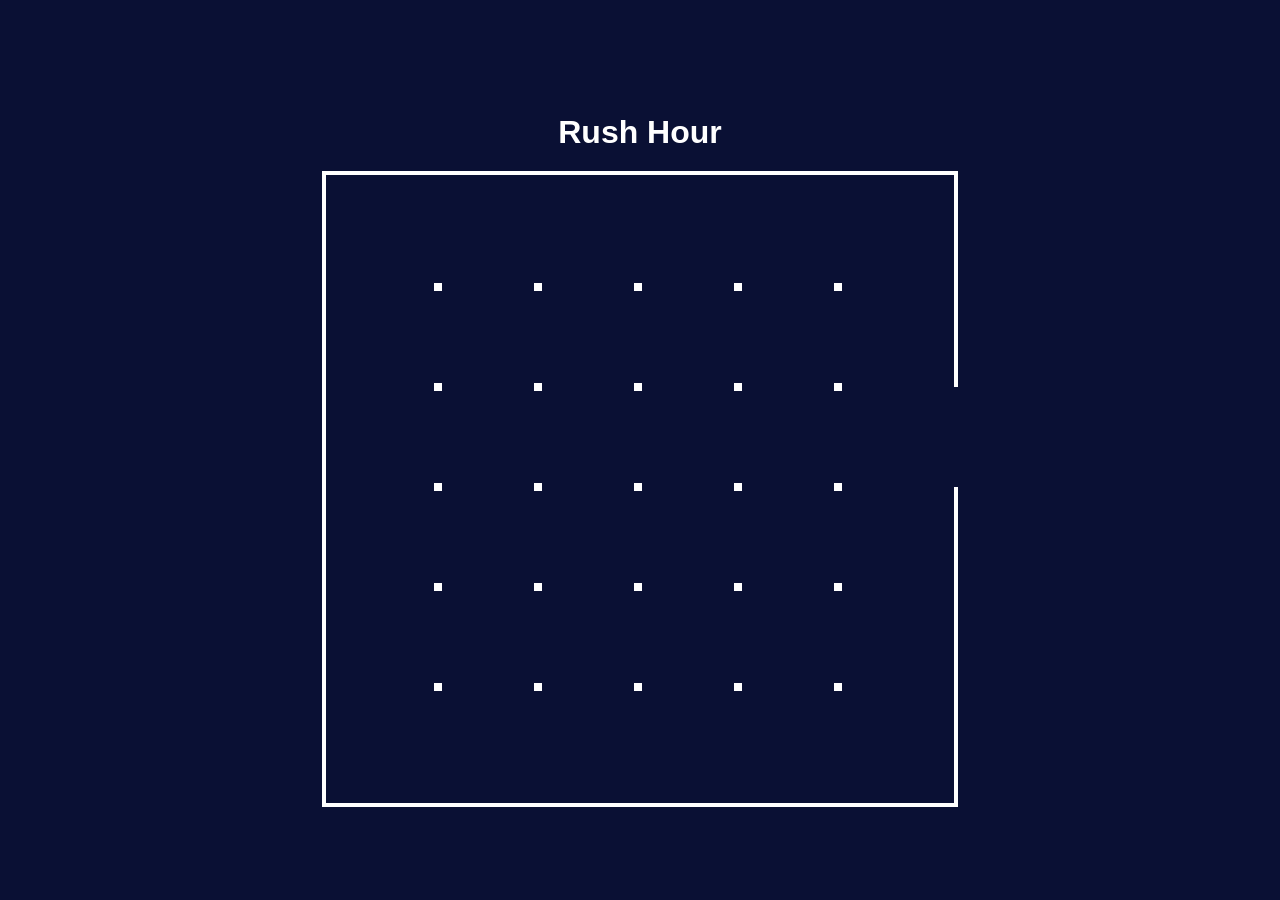
==== src/index.html @ 8b77c365 "organizacao de pastas" ====
<!DOCTYPE html>
<html lang="en">
<head>
    <meta charset="UTF-8">
    <meta name="viewport" content="width=device-width, initial-scale=1.0">
    <title>Document</title>
    <link rel="stylesheet" href="index.css">
</head>
<body>

    <h1 align="center">Rush Hour</h1>

    <div class="board">
        <div class="grid-container">
            <div class="cell"></div>
            <div class="cell"></div>
            <div class="cell"></div>
            <div class="cell"></div>
            <div class="cell"></div>
            <div class="cell"></div>
            <div class="cell"></div>
            <div class="cell"></div>
            <div class="cell"></div>
            <div class="cell"></div>
            <div class="cell"></div>
            <div class="cell"></div>
            <div class="cell"></div>
            <div class="cell"></div>
            <div class="cell"></div>
            <div class="cell"></div>
            <div class="cell"></div>
            <div class="cell"></div>
            <div class="cell"></div>
            <div class="cell"></div>
            <div class="cell"></div>
            <div class="cell"></div>
            <div class="cell"></div>
            <div class="cell"></div>
            <div class="cell"></div>
            <div class="cell"></div>
            <div class="cell"></div>
            <div class="cell"></div>
            <div class="cell"></div>
            <div class="cell"></div>
            <div class="cell"></div>
            <div class="cell"></div>
            <div class="cell"></div>
            <div class="cell"></div>
            <div class="cell"></div>
            <div class="cell"></div>
        </div>
    </div>

</body>
</html>
---- src/index.css ----
* {
  box-sizing: border-box;
}

body {
  background-color: #0A1034;
  display: flex;
  justify-content: center;
  align-items: center;
  flex-direction: column;
  margin: 0;
  padding: 0;
  min-height: 100vh;
  width: 100vw;

  overflow-y: hidden;
  overflow-x: hidden;

}

h1 {
  color: white;
  font-family: sans-serif;
  margin-bottom: 20px;
}

.board {
  width: 636px; 
  height: 636px;
  position: relative;
  
  border: 4px solid #FFFFFF;
  padding: 12px; 
  background-color: #0A1034;
}

.board::after {
  content: "";
  position: absolute;
  top: 212px;    
  right: -4px;  
  width: 4px;
  height: 100px;
  background-color: #0A1034; 
}

.grid-container {
  width: 600px;
  height: 600px;
  display: grid;
  grid-template-columns: repeat(6, 100px);
  grid-template-rows: repeat(6, 100px);
  position: relative;
}

.cell {
  position: relative;
  width: 100px;
  height: 100px;
}

.cell::after {
  content: "";
  position: absolute;
  right: -4px;
  bottom: -4px;
  width: 8px;
  height: 8px;
  background-color: #FFFFFF;
  z-index: 1;
}

.cell:nth-child(6n)::after,
.cell:nth-child(n+31)::after {
  display: none;
}
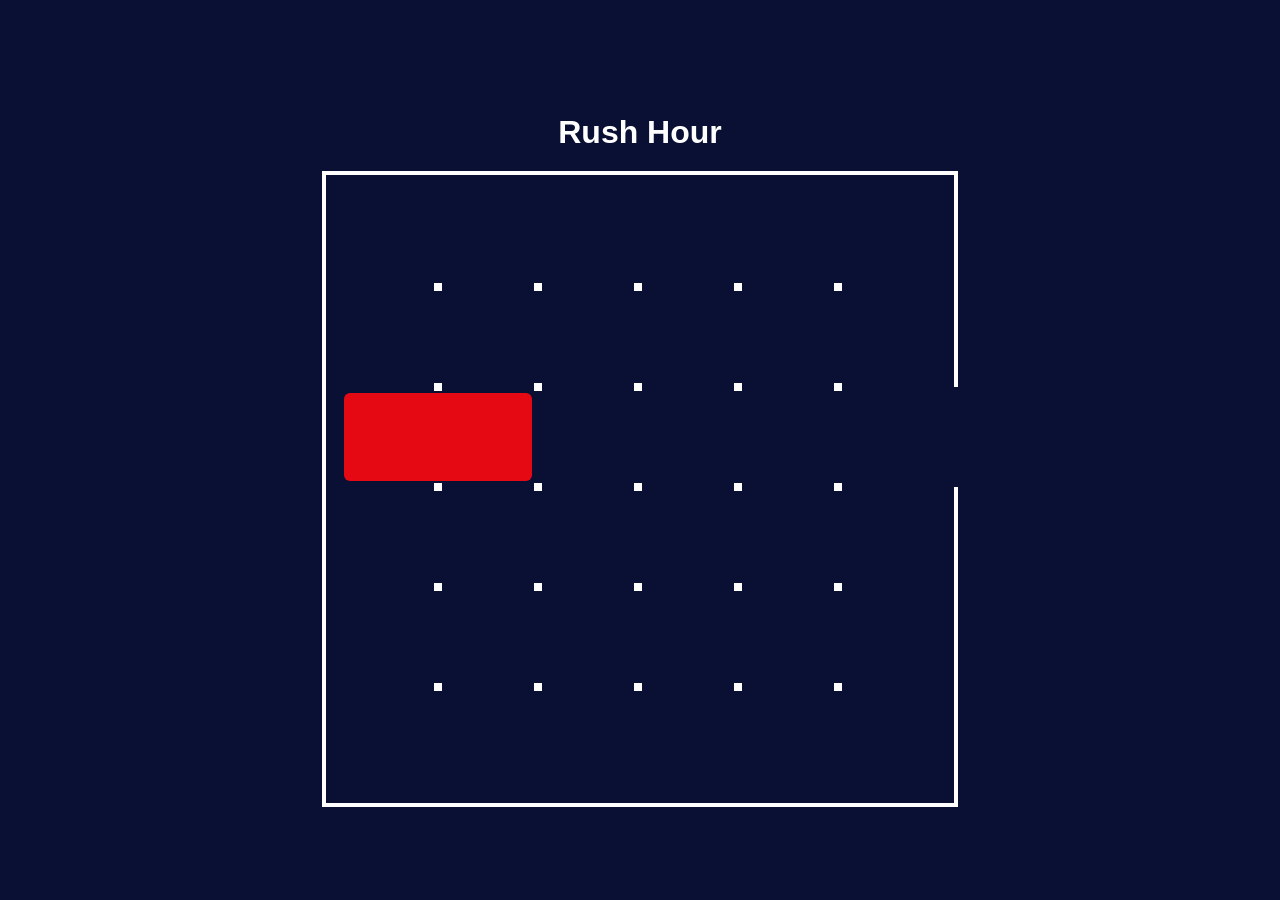
==== commit 300e281d: "Carro basico" ====
--- a/src/index.html
+++ b/src/index.html
@@ -24,8 +24,12 @@
             <div class="cell"></div>
             <div class="cell"></div>
             <div class="cell"></div>
-            <div class="cell"></div>
-            <div class="cell"></div>
+            <div class="cell">
+                <div class="carroVermelho horizontal head"></div>
+            </div>
+            <div class="cell ">
+                <div class="carroVermelho horizontal tail"></div>
+            </div>
             <div class="cell"></div>
             <div class="cell"></div>
             <div class="cell"></div>
--- a/src/index.css
+++ b/src/index.css
@@ -57,6 +57,30 @@
   position: relative;
   width: 100px;
   height: 100px;
+  padding: 0; 
+}
+
+.carroVermelho {
+  position: absolute;
+  top: 6px;
+  bottom: 6px;
+  left: 6px;
+  right: 6px;
+  background-color: #E50914;
+  border-radius: 6px;
+  z-index: 2; 
+}
+
+.carroVermelho.horizontal.head {
+  right: -6px; 
+  border-top-right-radius: 0;
+  border-bottom-right-radius: 0;
+}
+
+.carroVermelho.horizontal.tail {
+  left: -6px; 
+  border-top-left-radius: 0;
+  border-bottom-left-radius: 0;
 }
 
 .cell::after {
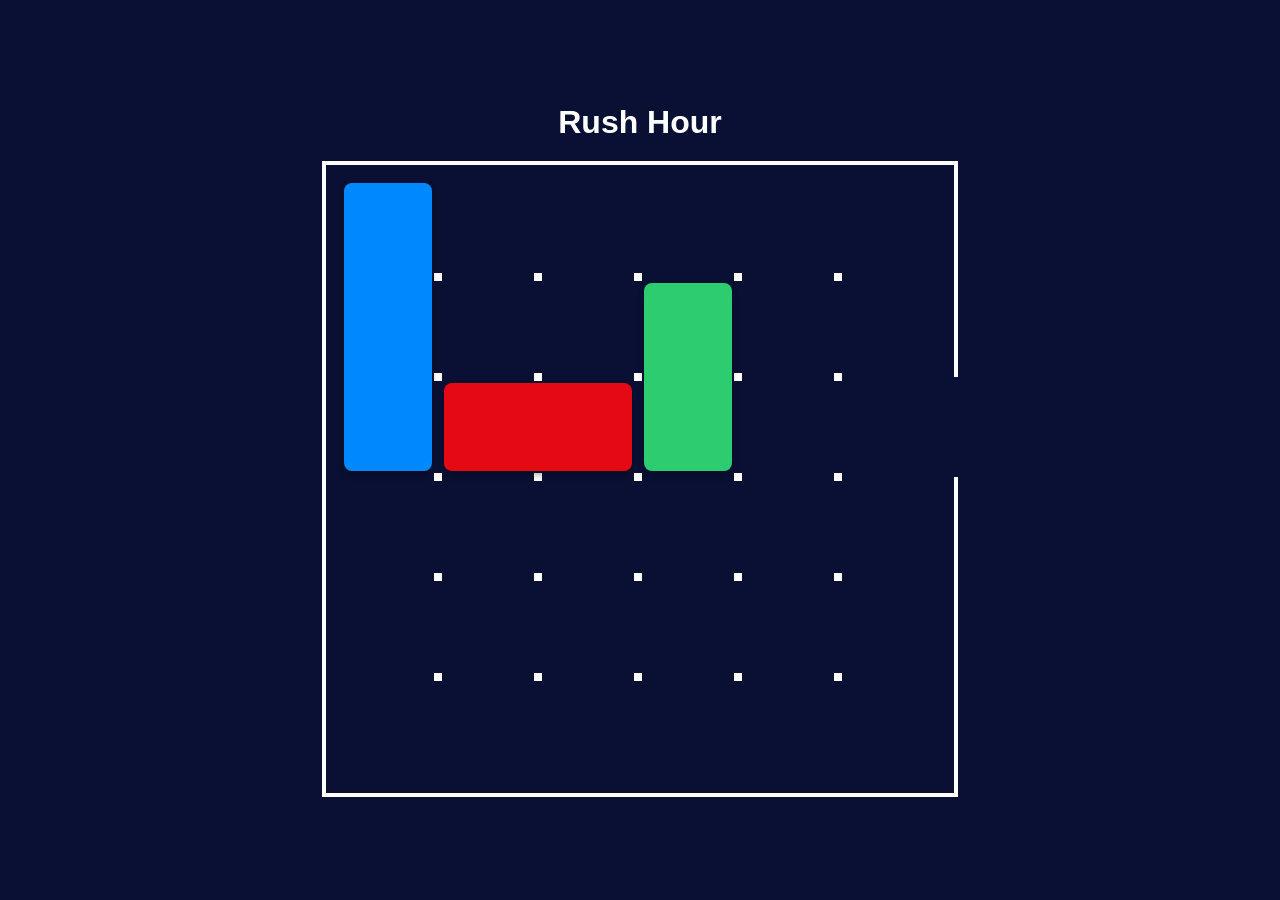
==== commit 7cf701b8: "script geerico 6x6" ====
--- a/src/index.html
+++ b/src/index.html
@@ -8,52 +8,13 @@
 </head>
 <body>
 
-    <h1 align="center">Rush Hour</h1>
+    <h1>Rush Hour</h1>
 
-    <div class="board">
-        <div class="grid-container">
-            <div class="cell"></div>
-            <div class="cell"></div>
-            <div class="cell"></div>
-            <div class="cell"></div>
-            <div class="cell"></div>
-            <div class="cell"></div>
-            <div class="cell"></div>
-            <div class="cell"></div>
-            <div class="cell"></div>
-            <div class="cell"></div>
-            <div class="cell"></div>
-            <div class="cell"></div>
-            <div class="cell">
-                <div class="carroVermelho horizontal head"></div>
-            </div>
-            <div class="cell ">
-                <div class="carroVermelho horizontal tail"></div>
-            </div>
-            <div class="cell"></div>
-            <div class="cell"></div>
-            <div class="cell"></div>
-            <div class="cell"></div>
-            <div class="cell"></div>
-            <div class="cell"></div>
-            <div class="cell"></div>
-            <div class="cell"></div>
-            <div class="cell"></div>
-            <div class="cell"></div>
-            <div class="cell"></div>
-            <div class="cell"></div>
-            <div class="cell"></div>
-            <div class="cell"></div>
-            <div class="cell"></div>
-            <div class="cell"></div>
-            <div class="cell"></div>
-            <div class="cell"></div>
-            <div class="cell"></div>
-            <div class="cell"></div>
-            <div class="cell"></div>
-            <div class="cell"></div>
-        </div>
+    <div class="tabuleiro">
+        <div class="container-grade"></div>
+        <div class="container-veiculos"></div>
     </div>
 
+    <script src="script.js"></script>
 </body>
 </html>
--- a/src/index.css
+++ b/src/index.css
@@ -12,29 +12,26 @@
   padding: 0;
   min-height: 100vh;
   width: 100vw;
-
-  overflow-y: hidden;
-  overflow-x: hidden;
-
+  overflow: hidden;
 }
 
 h1 {
   color: white;
   font-family: sans-serif;
+  margin-top: 0;
   margin-bottom: 20px;
 }
 
-.board {
+.tabuleiro {
   width: 636px; 
   height: 636px;
   position: relative;
-  
   border: 4px solid #FFFFFF;
   padding: 12px; 
   background-color: #0A1034;
 }
 
-.board::after {
+.tabuleiro::after {
   content: "";
   position: absolute;
   top: 212px;    
@@ -44,7 +41,7 @@
   background-color: #0A1034; 
 }
 
-.grid-container {
+.container-grade {
   width: 600px;
   height: 600px;
   display: grid;
@@ -53,37 +50,13 @@
   position: relative;
 }
 
-.cell {
+.celula {
   position: relative;
   width: 100px;
   height: 100px;
-  padding: 0; 
 }
 
-.carroVermelho {
-  position: absolute;
-  top: 6px;
-  bottom: 6px;
-  left: 6px;
-  right: 6px;
-  background-color: #E50914;
-  border-radius: 6px;
-  z-index: 2; 
-}
-
-.carroVermelho.horizontal.head {
-  right: -6px; 
-  border-top-right-radius: 0;
-  border-bottom-right-radius: 0;
-}
-
-.carroVermelho.horizontal.tail {
-  left: -6px; 
-  border-top-left-radius: 0;
-  border-bottom-left-radius: 0;
-}
-
-.cell::after {
+.celula::after {
   content: "";
   position: absolute;
   right: -4px;
@@ -94,7 +67,30 @@
   z-index: 1;
 }
 
-.cell:nth-child(6n)::after,
-.cell:nth-child(n+31)::after {
+.celula:nth-child(6n)::after,
+.celula:nth-child(n+31)::after {
   display: none;
+}
+
+.container-veiculos {
+  position: absolute;
+  top: 12px;
+  left: 12px;
+  width: 600px;
+  height: 600px;
+  pointer-events: none;
+  z-index: 2;
+}
+
+.veiculo {
+  position: absolute;
+  border-radius: 8px;
+  pointer-events: auto;
+  transition: all 0.2s ease-in-out;
+  box-shadow: 0 4px 6px rgba(0, 0, 0, 0.3);
+  cursor: grab;
+}
+
+.veiculo:active {
+  cursor: grabbing;
 }
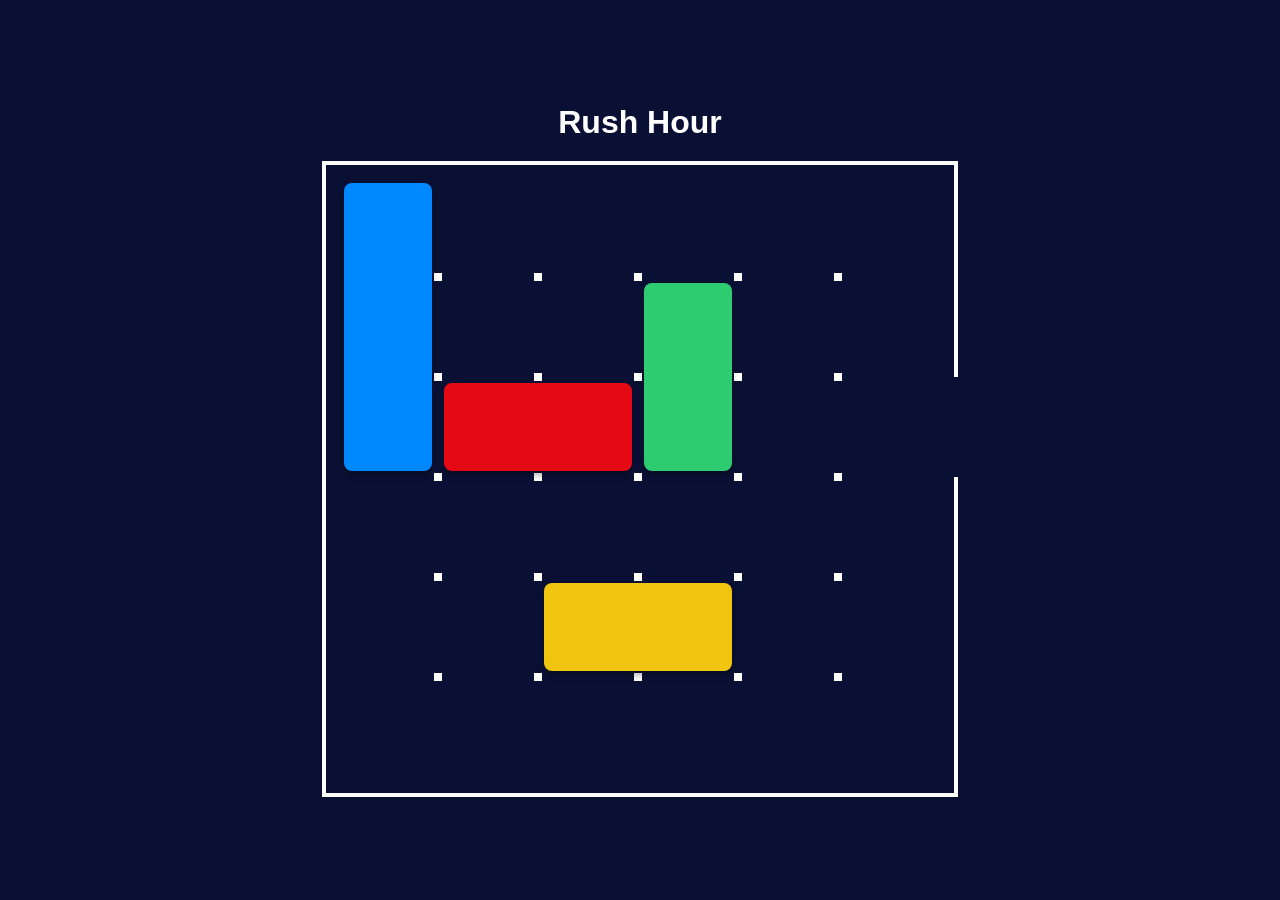
==== commit 449d6bc0: "modularizacao do JS e controles" ====
--- a/src/index.html
+++ b/src/index.html
@@ -15,6 +15,6 @@
         <div class="container-veiculos"></div>
     </div>
 
-    <script src="script.js"></script>
+    <script type="module" src="./script/main.js"></script>
 </body>
 </html>
--- a/src/index.css
+++ b/src/index.css
@@ -93,4 +93,9 @@
 
 .veiculo:active {
   cursor: grabbing;
+}
+
+.veiculo.selecionado {
+  outline: 3px solid #FFFFFF;
+  box-shadow: 0 0 12px rgba(255, 255, 255, 0.8);
 }
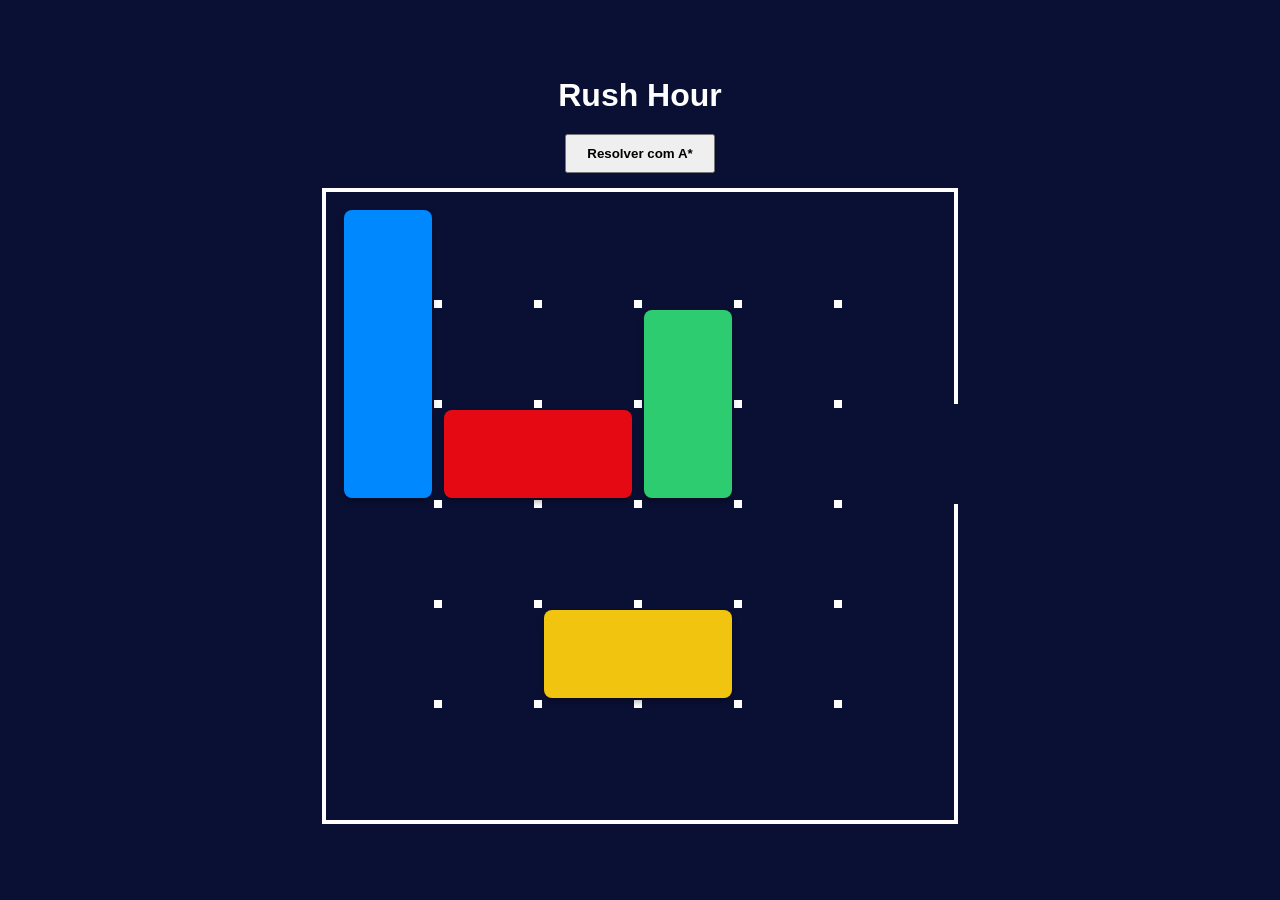
==== commit d97d8b40: "Solver A*" ====
--- a/src/index.html
+++ b/src/index.html
@@ -10,6 +10,10 @@
 
     <h1>Rush Hour</h1>
 
+    <button id="btn-resolver" style="margin-bottom: 15px; padding: 10px 20px; font-weight: bold; cursor: pointer;">
+        Resolver com A*
+    </button>
+
     <div class="tabuleiro">
         <div class="container-grade"></div>
         <div class="container-veiculos"></div>
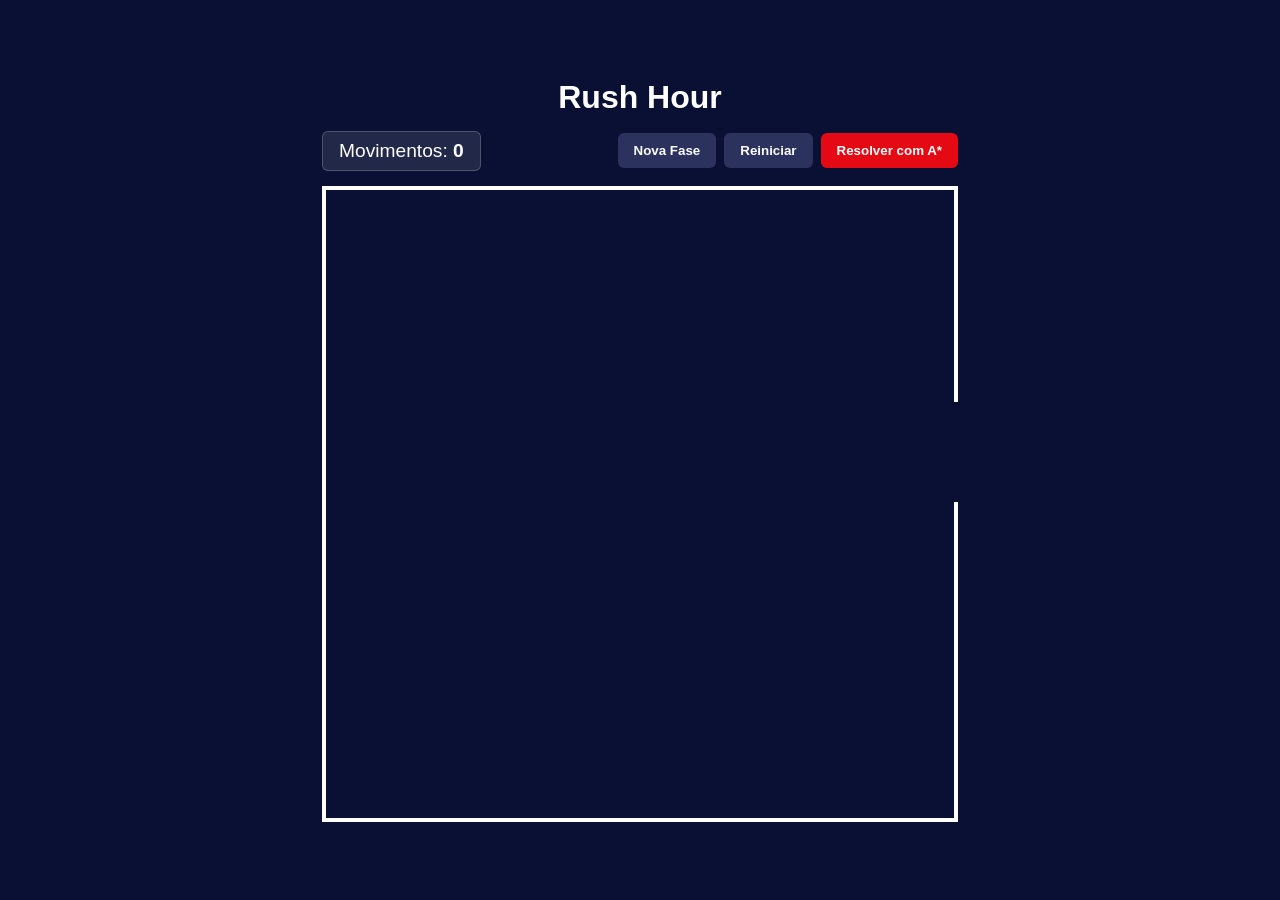
==== commit 44aa4461: "Reset e Tela de Vitoria" ====
--- a/src/index.html
+++ b/src/index.html
@@ -1,24 +1,58 @@
 <!DOCTYPE html>
-<html lang="en">
+<html lang="pt-BR">
 <head>
     <meta charset="UTF-8">
     <meta name="viewport" content="width=device-width, initial-scale=1.0">
-    <title>Document</title>
+    <title>Rush Hour</title>
     <link rel="stylesheet" href="index.css">
 </head>
 <body>
 
     <h1>Rush Hour</h1>
 
-    <button id="btn-resolver" style="margin-bottom: 15px; padding: 10px 20px; font-weight: bold; cursor: pointer;">
-        Resolver com A*
-    </button>
+    <div class="painel-controle">
+      <div class="hud-movimentos">
+        <span>Movimentos: <strong id="contador-movimentos">0</strong></span>
+      </div>
+      <div class="botoes-acao">
+        <button id="btn-nova-fase" class="btn">Nova Fase</button>
+        <button id="btn-reiniciar" class="btn">Reiniciar</button>
+        <button id="btn-resolver" class="btn btn-destaque">Resolver com A*</button>
+      </div>
+    </div>
 
     <div class="tabuleiro">
         <div class="container-grade"></div>
         <div class="container-veiculos"></div>
     </div>
 
+    <div id="modal-vitoria" class="modal-overlay oculto">
+      <div class="modal-card">
+        <h2>Fase Concluída!</h2>
+        <p>Você conseguiu tirar o carro principal do congestionamento.</p>
+        
+        <div class="estatisticas">
+          <div class="stat-box">
+            <span class="stat-rotulo">Seus Movimentos</span>
+            <span id="stat-player" class="stat-valor">0</span>
+          </div>
+          <div class="stat-box">
+            <span class="stat-rotulo">Mínimo Perfeito (A*)</span>
+            <span id="stat-minimo" class="stat-valor">0</span>
+          </div>
+          <div class="stat-box destaque">
+            <span class="stat-rotulo">Eficiência</span>
+            <span id="stat-eficiencia" class="stat-valor">100%</span>
+          </div>
+        </div>
+
+        <div class="modal-botoes">
+          <button id="modal-btn-reiniciar" class="btn">Tentar Novamente</button>
+          <button id="modal-btn-proxima" class="btn btn-destaque">Próxima Fase</button>
+        </div>
+      </div>
+    </div>
+
     <script type="module" src="./script/main.js"></script>
 </body>
 </html>
--- a/src/index.css
+++ b/src/index.css
@@ -13,13 +13,61 @@
   min-height: 100vh;
   width: 100vw;
   overflow: hidden;
+  font-family: Arial, sans-serif;
+  color: white;
 }
 
 h1 {
+  margin-top: 0;
+  margin-bottom: 15px;
+}
+
+.painel-controle {
+  display: flex;
+  justify-content: space-between;
+  align-items: center;
+  width: 636px;
+  margin-bottom: 15px;
+}
+
+.hud-movimentos {
+  font-size: 1.2rem;
+  background: rgba(255, 255, 255, 0.1);
+  padding: 8px 16px;
+  border-radius: 6px;
+  border: 1px solid rgba(255, 255, 255, 0.2);
+}
+
+.botoes-acao {
+  display: flex;
+  gap: 8px;
+}
+
+.btn {
+  padding: 10px 16px;
+  border: none;
+  border-radius: 6px;
+  background-color: #2A325D;
   color: white;
-  font-family: sans-serif;
-  margin-top: 0;
-  margin-bottom: 20px;
+  font-weight: bold;
+  cursor: pointer;
+  transition: background-color 0.2s, transform 0.1s;
+}
+
+.btn:hover {
+  background-color: #3C467B;
+}
+
+.btn:active {
+  transform: scale(0.97);
+}
+
+.btn-destaque {
+  background-color: #E50914;
+}
+
+.btn-destaque:hover {
+  background-color: #FF1E27;
 }
 
 .tabuleiro {
@@ -91,11 +139,90 @@
   cursor: grab;
 }
 
-.veiculo:active {
-  cursor: grabbing;
-}
-
 .veiculo.selecionado {
   outline: 3px solid #FFFFFF;
   box-shadow: 0 0 12px rgba(255, 255, 255, 0.8);
+}
+
+.modal-overlay {
+  position: fixed;
+  top: 0;
+  left: 0;
+  width: 100vw;
+  height: 100vh;
+  background-color: rgba(0, 0, 0, 0.75);
+  backdrop-filter: blur(4px);
+  display: flex;
+  justify-content: center;
+  align-items: center;
+  z-index: 100;
+  opacity: 1;
+  transition: opacity 0.3s ease;
+}
+
+.modal-overlay.oculto {
+  display: none;
+  opacity: 0;
+  pointer-events: none;
+}
+
+.modal-card {
+  background-color: #121A48;
+  border: 2px solid #FFFFFF;
+  border-radius: 12px;
+  padding: 30px;
+  width: 420px;
+  text-align: center;
+  box-shadow: 0 10px 25px rgba(0, 0, 0, 0.5);
+}
+
+.modal-card h2 {
+  margin-top: 0;
+  color: #2ECC71;
+  font-size: 1.8rem;
+}
+
+.modal-card p {
+  color: #CCCCCC;
+  font-size: 0.95rem;
+  margin-bottom: 25px;
+}
+
+.estatisticas {
+  display: flex;
+  justify-content: space-between;
+  gap: 10px;
+  margin-bottom: 25px;
+}
+
+.stat-box {
+  background: rgba(255, 255, 255, 0.05);
+  border: 1px solid rgba(255, 255, 255, 0.1);
+  border-radius: 8px;
+  padding: 12px 8px;
+  flex: 1;
+  display: flex;
+  flex-direction: column;
+  gap: 5px;
+}
+
+.stat-box.destaque {
+  border-color: #F1C40F;
+  background: rgba(241, 196, 15, 0.1);
+}
+
+.stat-rotulo {
+  font-size: 0.75rem;
+  color: #AAAAAA;
+}
+
+.stat-valor {
+  font-size: 1.3rem;
+  font-weight: bold;
+}
+
+.modal-botoes {
+  display: flex;
+  gap: 10px;
+  justify-content: center;
 }
